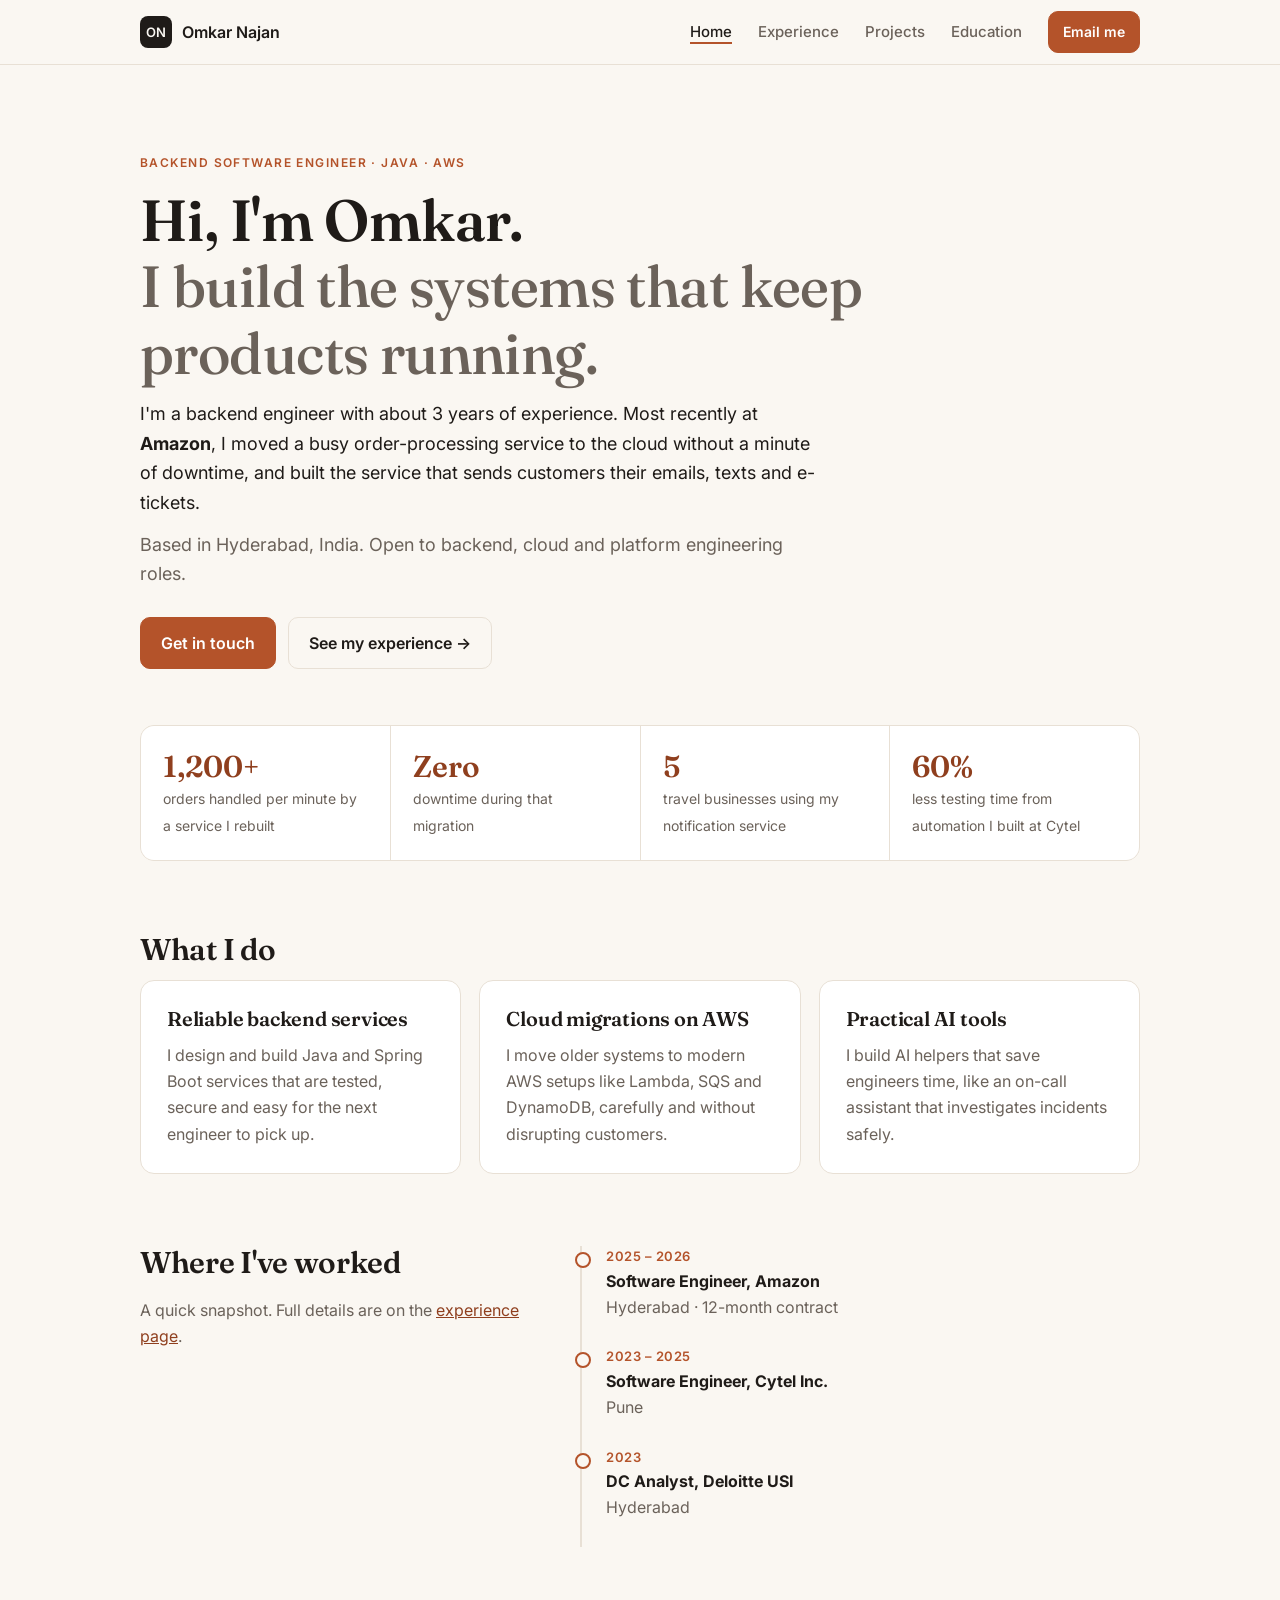
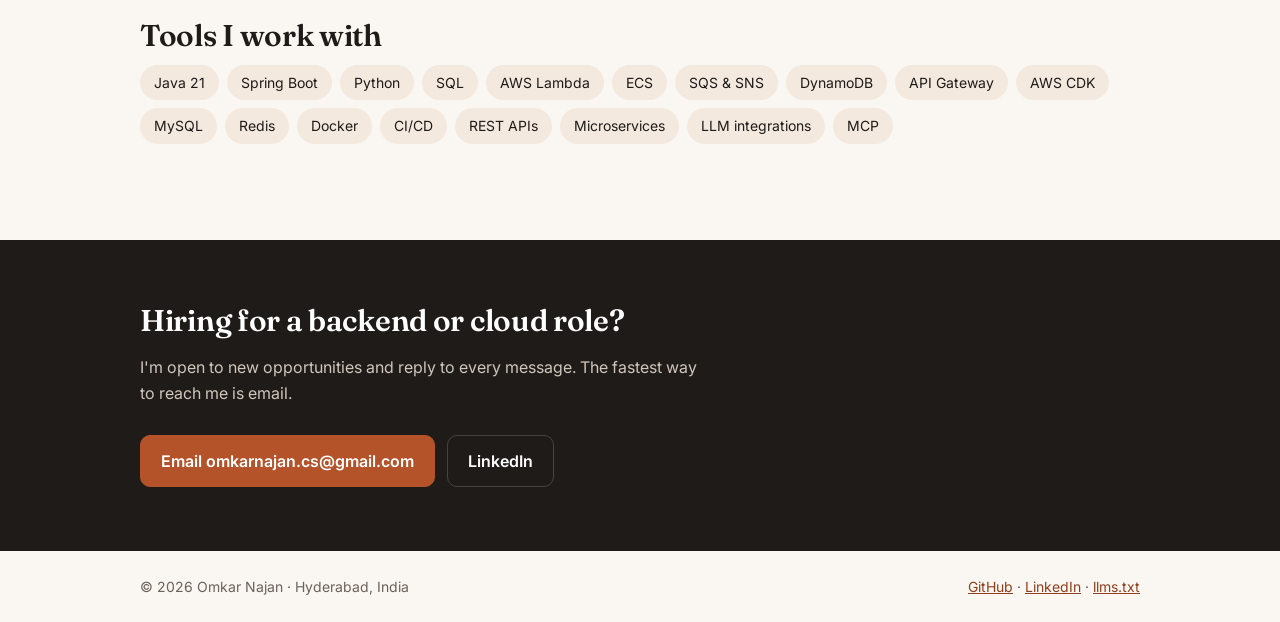
==== index.html @ 0e18e251 "Add files via upload" ====
<!doctype html>
<html lang="en">
<head>
<meta charset="utf-8">
<meta name="viewport" content="width=device-width, initial-scale=1">
<title>Omkar Najan · Backend Software Engineer (Java, Spring Boot, AWS)</title>
<meta name="description" content="Omkar Najan is a backend software engineer in Hyderabad with ~3 years of experience building Java, Spring Boot and AWS services at Amazon and Cytel. Open to new roles.">
<meta name="author" content="Omkar Najan">
<link rel="canonical" href="https://omkarnajan.github.io/">
<meta property="og:type" content="profile">
<meta property="og:title" content="Omkar Najan · Backend Software Engineer (Java, Spring Boot, AWS)">
<meta property="og:description" content="Omkar Najan is a backend software engineer in Hyderabad with ~3 years of experience building Java, Spring Boot and AWS services at Amazon and Cytel. Open to new roles.">
<meta property="og:url" content="https://omkarnajan.github.io/">
<meta name="twitter:card" content="summary">
<meta name="robots" content="index, follow, max-snippet:-1">
<link rel="alternate" type="text/plain" href="/llms.txt" title="LLM-readable profile">
<link rel="icon" href="/favicon.svg" type="image/svg+xml">
<link rel="preconnect" href="https://fonts.googleapis.com"><link rel="preconnect" href="https://fonts.gstatic.com" crossorigin>
<link href="https://fonts.googleapis.com/css2?family=Fraunces:opsz,wght@9..144,500;9..144,600&family=Inter:wght@400;500;600&display=swap" rel="stylesheet">
<link rel="stylesheet" href="/style.css">
<script type="application/ld+json">{"@context": "https://schema.org", "@type": "Person", "name": "Omkar Najan", "url": "https://omkarnajan.github.io/", "email": "mailto:omkarnajan.cs@gmail.com", "jobTitle": "Backend Software Engineer", "description": "Backend software engineer (~3 years) building secure, reliable Java and Spring Boot services on AWS. Formerly at Amazon and Cytel.", "address": {"@type": "PostalAddress", "addressLocality": "Hyderabad", "addressCountry": "IN"}, "alumniOf": {"@type": "CollegeOrUniversity", "name": "MIT World Peace University"}, "knowsAbout": ["Java", "Spring Boot", "AWS Lambda", "AWS", "Microservices", "Event-driven architecture", "DynamoDB", "SQS", "SNS", "System design", "CI/CD", "AI agents", "LLM integrations"], "sameAs": ["https://www.linkedin.com/in/Omkar-Najan", "https://github.com/omkarnajan"]}</script>
</head>
<body>
<a class="skip" href="#main">Skip to content</a>
<header class="top">
 <div class="wrap bar">
  <a class="brand" href="/"><span class="mono">ON</span> Omkar Najan</a>
  <button class="menu" aria-label="Open menu" aria-expanded="false">Menu</button>
  <nav aria-label="Main"><a href="index.html" aria-current="page">Home</a><a href="experience.html">Experience</a><a href="projects.html">Projects</a><a href="education.html">Education</a><a class="btn small" href="mailto:omkarnajan.cs@gmail.com">Email me</a></nav>
 </div>
</header>
<main id="main">

<section class="hero wrap">
 <p class="eyebrow">Backend Software Engineer · Java · AWS</p>
 <h1>Hi, I'm Omkar.<br><span class="accent">I build the systems that keep products running.</span></h1>
 <p class="lead">I'm a backend engineer with about 3 years of experience. Most recently at <strong>Amazon</strong>, I moved a busy order-processing service to the cloud without a minute of downtime, and built the service that sends customers their emails, texts and e-tickets.</p>
 <p class="lead muted">Based in Hyderabad, India. Open to backend, cloud and platform engineering roles.</p>
 <div class="actions"><a class="btn" href="mailto:omkarnajan.cs@gmail.com?subject=Opportunity%20for%20Omkar">Get in touch</a><a class="btn ghost" href="experience.html">See my experience &rarr;</a></div>
</section>

<section class="wrap" aria-label="Highlights"><div class="stats">
 <div><b>1,200+</b><span>orders handled per minute by a service I rebuilt</span></div>
 <div><b>Zero</b><span>downtime during that migration</span></div>
 <div><b>5</b><span>travel businesses using my notification service</span></div>
 <div><b>60%</b><span>less testing time from automation I built at Cytel</span></div></div>
</section>

<section class="wrap block">
 <h2>What I do</h2>
 <div class="cards three">
  <article class="card"><h3>Reliable backend services</h3><p>I design and build Java and Spring Boot services that are tested, secure and easy for the next engineer to pick up.</p></article>
  <article class="card"><h3>Cloud migrations on AWS</h3><p>I move older systems to modern AWS setups like Lambda, SQS and DynamoDB, carefully and without disrupting customers.</p></article>
  <article class="card"><h3>Practical AI tools</h3><p>I build AI helpers that save engineers time, like an on-call assistant that investigates incidents safely.</p></article>
 </div>
</section>

<section class="wrap block split">
 <div>
  <h2>Where I've worked</h2>
  <p class="muted">A quick snapshot. Full details are on the <a href="experience.html">experience page</a>.</p>
 </div>
 <ol class="timeline">
  <li><span class="when">2025 – 2026</span><strong>Software Engineer, Amazon</strong><span class="muted">Hyderabad · 12-month contract</span></li>
  <li><span class="when">2023 – 2025</span><strong>Software Engineer, Cytel Inc.</strong><span class="muted">Pune</span></li>
  <li><span class="when">2023</span><strong>DC Analyst, Deloitte USI</strong><span class="muted">Hyderabad</span></li>
 </ol>
</section>

<section class="wrap block">
 <h2>Tools I work with</h2>
 <ul class="tags">
  <li>Java 21</li><li>Spring Boot</li><li>Python</li><li>SQL</li><li>AWS Lambda</li><li>ECS</li><li>SQS &amp; SNS</li><li>DynamoDB</li><li>API Gateway</li><li>AWS CDK</li><li>MySQL</li><li>Redis</li><li>Docker</li><li>CI/CD</li><li>REST APIs</li><li>Microservices</li><li>LLM integrations</li><li>MCP</li>
 </ul>
</section>

</main>
<section class="cta">
 <div class="wrap">
  <h2>Hiring for a backend or cloud role?</h2>
  <p>I'm open to new opportunities and reply to every message. The fastest way to reach me is email.</p>
  <div class="actions"><a class="btn" href="mailto:omkarnajan.cs@gmail.com?subject=Opportunity%20for%20Omkar">Email omkarnajan.cs@gmail.com</a><a class="btn ghost" href="https://www.linkedin.com/in/Omkar-Najan" rel="me noopener" target="_blank">LinkedIn</a></div>
 </div>
</section>
<footer class="foot"><div class="wrap"><span>&copy; 2026 Omkar Najan · Hyderabad, India</span><span><a href="https://github.com/omkarnajan" rel="me noopener" target="_blank">GitHub</a> · <a href="https://www.linkedin.com/in/Omkar-Najan" rel="me noopener" target="_blank">LinkedIn</a> · <a href="/llms.txt">llms.txt</a></span></div></footer>
<script>document.querySelector('.menu').addEventListener('click',function(){var o=document.body.classList.toggle('nav-open');this.setAttribute('aria-expanded',o)});</script>
</body>
</html>
---- style.css ----
:root{--bg:#FAF7F2;--surface:#FFFFFF;--ink:#1F1B18;--muted:#6B625A;--line:#E8E0D5;--accent:#B4532A;--accent-ink:#8F3F1E;--soft:#F3E9DF;--serif:"Fraunces",Georgia,serif;--sans:"Inter",system-ui,-apple-system,"Segoe UI",sans-serif}
*{box-sizing:border-box}html{-webkit-text-size-adjust:100%}
body{margin:0;background:var(--bg);color:var(--ink);font:16px/1.65 var(--sans)}
a{color:var(--accent-ink)}a:hover{color:var(--accent)}
.wrap{max-width:1040px;margin:0 auto;padding:0 20px}
.skip{position:absolute;left:-999px}.skip:focus{left:12px;top:12px;background:#fff;padding:8px;z-index:9}
.top{position:sticky;top:0;z-index:5;background:rgba(250,247,242,.92);backdrop-filter:blur(8px);border-bottom:1px solid var(--line)}
.bar{display:flex;align-items:center;justify-content:space-between;height:64px}
.brand{display:flex;align-items:center;gap:10px;font-weight:600;color:var(--ink);text-decoration:none}
.mono{display:grid;place-items:center;width:32px;height:32px;border-radius:8px;background:var(--ink);color:var(--bg);font:600 13px var(--sans);letter-spacing:.5px}
nav{display:flex;align-items:center;gap:26px}
nav a{color:var(--muted);text-decoration:none;font-size:15px;font-weight:500}
nav a:hover,nav a[aria-current]{color:var(--ink)}nav a[aria-current]{box-shadow:inset 0 -2px var(--accent)}
.menu{display:none;background:none;border:1px solid var(--line);border-radius:8px;padding:6px 12px;font:500 14px var(--sans);color:var(--ink)}
.btn{display:inline-block;background:var(--accent);color:#fff!important;text-decoration:none;font-weight:600;padding:12px 20px;border-radius:10px;border:1px solid var(--accent);transition:background .15s}
.btn:hover{background:var(--accent-ink)}
.btn.ghost{background:transparent;color:var(--ink)!important;border-color:var(--line)}.btn.ghost:hover{border-color:var(--ink)}
.btn.small{padding:8px 14px;font-size:14px}nav .btn{color:#fff}
.hero{padding:88px 20px 48px}.hero.slim{padding:72px 20px 24px}
.eyebrow{text-transform:uppercase;letter-spacing:.12em;font-size:12px;font-weight:600;color:var(--accent);margin:0 0 14px}
h1,h2,h3{font-family:var(--serif);font-weight:600;line-height:1.15;margin:0 0 12px;letter-spacing:-.01em}
h1{font-size:clamp(36px,5.6vw,58px);max-width:22ch}h1 .accent{color:var(--muted);font-weight:500}
h2{font-size:clamp(24px,3vw,30px)}h3{font-size:20px}
.lead{font-size:18px;max-width:62ch;margin:0 0 12px}.muted{color:var(--muted)}
.actions{display:flex;flex-wrap:wrap;gap:12px;margin-top:28px}
.stats{display:grid;grid-template-columns:repeat(4,1fr);gap:1px;background:var(--line);border:1px solid var(--line);border-radius:14px;overflow:hidden;padding:0;margin-top:8px}
.stats>div{background:var(--surface);padding:22px}
.stats b{display:block;font:600 30px var(--serif);color:var(--accent-ink)}.stats span{font-size:14px;color:var(--muted)}
.stats.inline{grid-template-columns:repeat(2,1fr);margin-top:16px}
.block{padding-top:72px}
.cards{display:grid;gap:18px}.cards.three{grid-template-columns:repeat(3,1fr)}.cards.two{grid-template-columns:repeat(2,1fr);padding-top:8px}
.card{background:var(--surface);border:1px solid var(--line);border-radius:14px;padding:26px}
.card p{margin:0;color:var(--muted)}
.proj h2{font-size:22px}.proj dl{margin:14px 0 0}.proj dt{font-size:12px;text-transform:uppercase;letter-spacing:.08em;font-weight:600;color:var(--ink);margin-top:12px}.proj dd{margin:2px 0 0;color:var(--muted)}
.split{display:grid;grid-template-columns:1fr 1.4fr;gap:40px}
.timeline{list-style:none;margin:0;padding:0;border-left:2px solid var(--line)}
.timeline li{position:relative;padding:0 0 26px 24px;display:flex;flex-direction:column}
.timeline li:before{content:"";position:absolute;left:-7px;top:6px;width:12px;height:12px;border-radius:50%;background:var(--bg);border:2px solid var(--accent)}
.when{font-size:13px;font-weight:600;color:var(--accent);letter-spacing:.04em}
.tags{list-style:none;display:flex;flex-wrap:wrap;gap:8px;padding:0;margin:0}
.tags li{background:var(--soft);color:var(--ink);border-radius:999px;padding:6px 14px;font-size:14px}
.tags.sm{margin-top:18px}.tags.sm li{font-size:13px;padding:4px 11px}
.roles{display:grid;gap:22px;padding-top:16px}
.role{background:var(--surface);border:1px solid var(--line);border-radius:14px;padding:30px}
.role header{display:flex;justify-content:space-between;gap:16px;align-items:flex-start;border-bottom:1px solid var(--line);padding-bottom:16px;margin-bottom:16px}
.role h2{font-size:24px;margin-bottom:4px}.org{margin:0;color:var(--muted);font-weight:500}.role .when{text-align:right;margin:0}
.plain{background:var(--soft);border-radius:10px;padding:14px 16px;margin:0 0 14px}
.role ul:not(.tags){padding-left:20px;margin:0}.role li{margin:6px 0}
.more{padding-top:20px;color:var(--muted)}
.cta{margin-top:96px;background:var(--ink);color:var(--bg);padding:64px 0}
.cta h2{color:#fff}.cta p{color:#CFC6BC;max-width:56ch}
.cta .btn.ghost{color:#fff!important;border-color:#4A433D}.cta .btn.ghost:hover{border-color:#fff}
.foot{padding:24px 0;font-size:14px;color:var(--muted)}.foot .wrap{display:flex;justify-content:space-between;flex-wrap:wrap;gap:8px}
@media (max-width:820px){
 .menu{display:block}
 nav{display:none;position:absolute;top:64px;left:0;right:0;flex-direction:column;align-items:flex-start;gap:4px;background:var(--bg);border-bottom:1px solid var(--line);padding:12px 20px 20px}
 .nav-open nav{display:flex}nav a{padding:8px 0;font-size:16px}nav a[aria-current]{box-shadow:none;color:var(--accent-ink)}
 .stats{grid-template-columns:repeat(2,1fr)}.cards.three,.cards.two,.split{grid-template-columns:1fr}.split{gap:16px}
 .hero{padding:56px 20px 32px}.role{padding:22px}.role header{flex-direction:column}.role .when{text-align:left}
}
@media (max-width:420px){.stats,.stats.inline{grid-template-columns:1fr}}
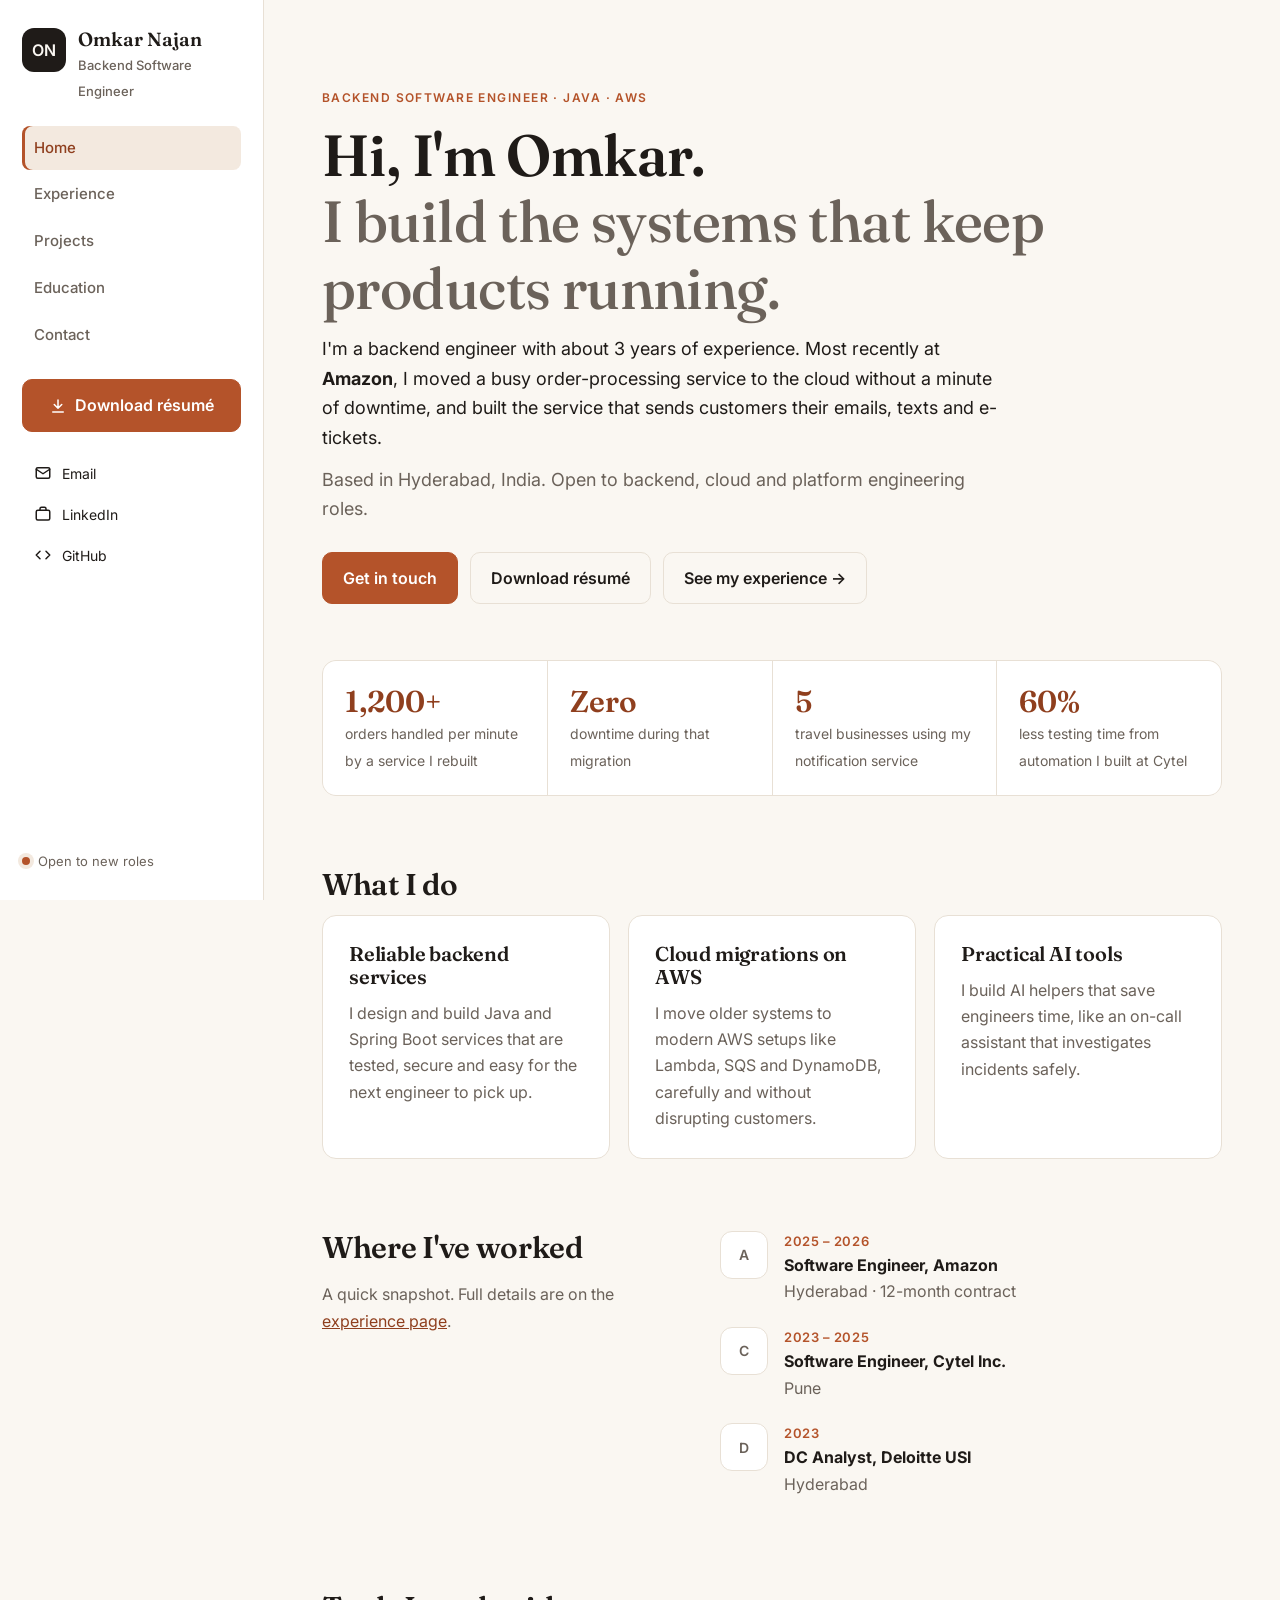
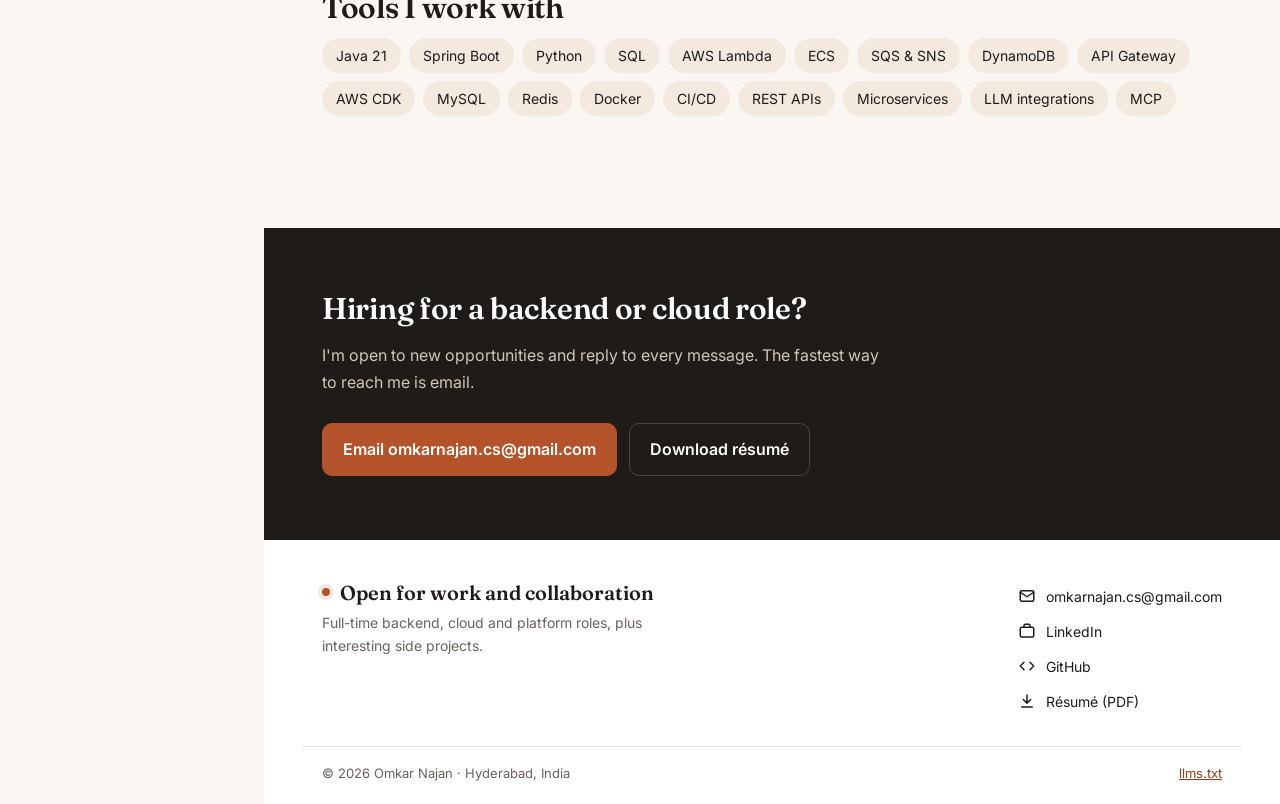
==== commit 606bfd7a: "Add files via upload" ====
--- a/index.html
+++ b/index.html
@@ -22,13 +22,20 @@
 </head>
 <body>
 <a class="skip" href="#main">Skip to content</a>
-<header class="top">
- <div class="wrap bar">
-  <a class="brand" href="/"><span class="mono">ON</span> Omkar Najan</a>
-  <button class="menu" aria-label="Open menu" aria-expanded="false">Menu</button>
-  <nav aria-label="Main"><a href="index.html" aria-current="page">Home</a><a href="experience.html">Experience</a><a href="projects.html">Projects</a><a href="education.html">Education</a><a class="btn small" href="mailto:omkarnajan.cs@gmail.com">Email me</a></nav>
- </div>
-</header>
+<div class="mbar"><a class="brand" href="/"><span class="mono">ON</span> Omkar Najan</a><button class="menu" aria-label="Open menu" aria-expanded="false" aria-controls="side">Menu</button></div>
+<aside class="side" id="side">
+ <a class="brand big" href="/"><span class="mono">ON</span><span><b>Omkar Najan</b><small>Backend Software Engineer</small></span></a>
+ <nav class="vnav" aria-label="Main"><a href="index.html" aria-current="page">Home</a><a href="experience.html">Experience</a><a href="projects.html">Projects</a><a href="education.html">Education</a><a href="contact.html">Contact</a></nav>
+ <a class="btn full" href="/Omkar_Najan_Resume.pdf" download><svg viewBox="0 0 24 24" aria-hidden="true"><path d="M12 4v11M7 10l5 5 5-5M5 20h14"/></svg>Download résumé</a>
+ <ul class="links">
+  <li><a href="mailto:omkarnajan.cs@gmail.com"><svg viewBox="0 0 24 24" aria-hidden="true"><rect x="3" y="5" width="18" height="14" rx="2"/><path d="M3 7l9 6 9-6"/></svg>Email</a></li>
+  <li><a href="https://www.linkedin.com/in/Omkar-Najan" target="_blank" rel="me noopener"><svg viewBox="0 0 24 24" aria-hidden="true"><rect x="3" y="7" width="18" height="13" rx="2"/><path d="M8 7V5a2 2 0 012-2h4a2 2 0 012 2v2"/></svg>LinkedIn</a></li>
+  <li><a href="https://github.com/omkarnajan" target="_blank" rel="me noopener"><svg viewBox="0 0 24 24" aria-hidden="true"><path d="M8 7l-5 5 5 5M16 7l5 5-5 5"/></svg>GitHub</a></li>
+  
+ </ul>
+ <p class="status"><span class="dot"></span>Open to new roles</p>
+</aside>
+<div class="content">
 <main id="main">
 
 <section class="hero wrap">
@@ -36,7 +43,7 @@
  <h1>Hi, I'm Omkar.<br><span class="accent">I build the systems that keep products running.</span></h1>
  <p class="lead">I'm a backend engineer with about 3 years of experience. Most recently at <strong>Amazon</strong>, I moved a busy order-processing service to the cloud without a minute of downtime, and built the service that sends customers their emails, texts and e-tickets.</p>
  <p class="lead muted">Based in Hyderabad, India. Open to backend, cloud and platform engineering roles.</p>
- <div class="actions"><a class="btn" href="mailto:omkarnajan.cs@gmail.com?subject=Opportunity%20for%20Omkar">Get in touch</a><a class="btn ghost" href="experience.html">See my experience &rarr;</a></div>
+ <div class="actions"><a class="btn" href="contact.html">Get in touch</a><a class="btn ghost" href="/Omkar_Najan_Resume.pdf" download>Download résumé</a><a class="btn ghost" href="experience.html">See my experience &rarr;</a></div>
 </section>
 
 <section class="wrap" aria-label="Highlights"><div class="stats">
@@ -60,10 +67,10 @@
   <h2>Where I've worked</h2>
   <p class="muted">A quick snapshot. Full details are on the <a href="experience.html">experience page</a>.</p>
  </div>
- <ol class="timeline">
-  <li><span class="when">2025 – 2026</span><strong>Software Engineer, Amazon</strong><span class="muted">Hyderabad · 12-month contract</span></li>
-  <li><span class="when">2023 – 2025</span><strong>Software Engineer, Cytel Inc.</strong><span class="muted">Pune</span></li>
-  <li><span class="when">2023</span><strong>DC Analyst, Deloitte USI</strong><span class="muted">Hyderabad</span></li>
+ <ol class="timeline logos">
+  <li><span class="logo"><img src="https://www.google.com/s2/favicons?domain=amazon.com&amp;sz=128" alt="Amazon logo" width="44" height="44" loading="lazy" onerror="this.remove()"><b>A</b></span><div><span class="when">2025 – 2026</span><strong>Software Engineer, Amazon</strong><span class="muted">Hyderabad · 12-month contract</span></div></li>
+  <li><span class="logo"><img src="https://www.google.com/s2/favicons?domain=cytel.com&amp;sz=128" alt="Cytel logo" width="44" height="44" loading="lazy" onerror="this.remove()"><b>C</b></span><div><span class="when">2023 – 2025</span><strong>Software Engineer, Cytel Inc.</strong><span class="muted">Pune</span></div></li>
+  <li><span class="logo"><img src="https://www.google.com/s2/favicons?domain=deloitte.com&amp;sz=128" alt="Deloitte logo" width="44" height="44" loading="lazy" onerror="this.remove()"><b>D</b></span><div><span class="when">2023</span><strong>DC Analyst, Deloitte USI</strong><span class="muted">Hyderabad</span></div></li>
  </ol>
 </section>
 
@@ -79,10 +86,14 @@
  <div class="wrap">
   <h2>Hiring for a backend or cloud role?</h2>
   <p>I'm open to new opportunities and reply to every message. The fastest way to reach me is email.</p>
-  <div class="actions"><a class="btn" href="mailto:omkarnajan.cs@gmail.com?subject=Opportunity%20for%20Omkar">Email omkarnajan.cs@gmail.com</a><a class="btn ghost" href="https://www.linkedin.com/in/Omkar-Najan" rel="me noopener" target="_blank">LinkedIn</a></div>
+  <div class="actions"><a class="btn" href="mailto:omkarnajan.cs@gmail.com?subject=Opportunity%20for%20Omkar">Email omkarnajan.cs@gmail.com</a><a class="btn ghost" href="/Omkar_Najan_Resume.pdf" download>Download résumé</a></div>
  </div>
 </section>
-<footer class="foot"><div class="wrap"><span>&copy; 2026 Omkar Najan · Hyderabad, India</span><span><a href="https://github.com/omkarnajan" rel="me noopener" target="_blank">GitHub</a> · <a href="https://www.linkedin.com/in/Omkar-Najan" rel="me noopener" target="_blank">LinkedIn</a> · <a href="/llms.txt">llms.txt</a></span></div></footer>
-<script>document.querySelector('.menu').addEventListener('click',function(){var o=document.body.classList.toggle('nav-open');this.setAttribute('aria-expanded',o)});</script>
+<footer class="foot"><div class="wrap fgrid">
+ <div><p class="ftitle"><span class="dot"></span>Open for work and collaboration</p><p class="muted">Full-time backend, cloud and platform roles, plus interesting side projects.</p></div>
+ <ul class="flinks"><li><a href="mailto:omkarnajan.cs@gmail.com"><svg viewBox="0 0 24 24" aria-hidden="true"><rect x="3" y="5" width="18" height="14" rx="2"/><path d="M3 7l9 6 9-6"/></svg>omkarnajan.cs@gmail.com</a></li><li><a href="https://www.linkedin.com/in/Omkar-Najan" target="_blank" rel="me noopener"><svg viewBox="0 0 24 24" aria-hidden="true"><rect x="3" y="7" width="18" height="13" rx="2"/><path d="M8 7V5a2 2 0 012-2h4a2 2 0 012 2v2"/></svg>LinkedIn</a></li><li><a href="https://github.com/omkarnajan" target="_blank" rel="me noopener"><svg viewBox="0 0 24 24" aria-hidden="true"><path d="M8 7l-5 5 5 5M16 7l5 5-5 5"/></svg>GitHub</a></li><li><a href="/Omkar_Najan_Resume.pdf" download><svg viewBox="0 0 24 24" aria-hidden="true"><path d="M12 4v11M7 10l5 5 5-5M5 20h14"/></svg>Résumé (PDF)</a></li></ul>
+</div><div class="wrap fbase"><span>&copy; 2026 Omkar Najan · Hyderabad, India</span><a href="/llms.txt">llms.txt</a></div></footer>
+</div>
+<script>document.querySelector('.menu').addEventListener('click',function(){var o=document.body.classList.toggle('nav-open');this.setAttribute('aria-expanded',o);this.textContent=o?'Close':'Menu'});</script>
 </body>
 </html>
--- a/style.css
+++ b/style.css
@@ -59,3 +59,50 @@
  .hero{padding:56px 20px 32px}.role{padding:22px}.role header{flex-direction:column}.role .when{text-align:left}
 }
 @media (max-width:420px){.stats,.stats.inline{grid-template-columns:1fr}}
+/* ---- vertical sidebar layout ---- */
+.top{display:none}
+.side{position:fixed;inset:0 auto 0 0;width:264px;background:var(--surface);border-right:1px solid var(--line);padding:28px 22px;display:flex;flex-direction:column;gap:22px;overflow-y:auto;z-index:6}
+.content{margin-left:264px;min-height:100vh;display:flex;flex-direction:column}.content main{flex:1;padding-bottom:16px}
+.brand.big{align-items:flex-start;gap:12px}.brand.big .mono{width:44px;height:44px;font-size:16px;border-radius:12px;flex:none}
+.brand.big b{display:block;font:600 19px/1.2 var(--serif)}.brand.big small{color:var(--muted);font-weight:500;font-size:13px}
+.vnav{display:flex;flex-direction:column;align-items:stretch;gap:2px;position:static;padding:0;background:none;border:0}
+.vnav a{display:block;padding:10px 12px;border-radius:8px;color:var(--muted);font-weight:500;font-size:15px;text-decoration:none}
+.vnav a:hover{background:var(--soft);color:var(--ink)}
+.vnav a[aria-current]{background:var(--soft);color:var(--accent-ink);box-shadow:inset 3px 0 var(--accent)}
+.btn svg,.links svg,.flinks svg,.ic svg{width:18px;height:18px;fill:none;stroke:currentColor;stroke-width:2;stroke-linecap:round;stroke-linejoin:round;flex:none}
+.btn{display:inline-flex;align-items:center;gap:8px;justify-content:center}.btn.full{width:100%}
+.links,.flinks{list-style:none;margin:0;padding:0;display:flex;flex-direction:column;gap:2px}
+.links a,.flinks a{display:flex;align-items:center;gap:10px;padding:8px 12px;border-radius:8px;color:var(--ink);text-decoration:none;font-size:14px}
+.links a:hover{background:var(--soft)}
+.status{margin:auto 0 0;font-size:13px;color:var(--muted);display:flex;align-items:center;gap:8px}
+.dot{width:8px;height:8px;border-radius:50%;background:var(--accent);box-shadow:0 0 0 4px var(--soft);display:inline-block;flex:none}
+.mbar{display:none}
+.wrap{max-width:940px}
+/* logos */
+.logo{position:relative;width:48px;height:48px;border-radius:12px;border:1px solid var(--line);background:#fff;display:grid;place-items:center;flex:none;overflow:hidden}
+.logo img{position:absolute;inset:6px;background:#fff;width:34px;height:34px;object-fit:contain}
+.logo b{font:600 14px var(--sans);color:var(--muted)}
+.who{display:flex;gap:16px;align-items:center}
+.timeline.logos{border-left:0}.timeline.logos li{flex-direction:row;gap:16px;padding:0 0 22px 0}.timeline.logos li:before{display:none}
+.timeline.logos li>div{display:flex;flex-direction:column}
+/* contact */
+.clink{display:flex;gap:16px;align-items:center;text-decoration:none;color:var(--ink);transition:border-color .15s}
+.clink:hover{border-color:var(--accent)}.clink b{display:block;font-size:17px}.clink .muted{font-size:14px;word-break:break-all}
+.ic{width:44px;height:44px;border-radius:10px;background:var(--soft);color:var(--accent-ink);display:grid;place-items:center;flex:none}
+.facts{display:grid;grid-template-columns:repeat(2,1fr);gap:1px;background:var(--line);border:1px solid var(--line);border-radius:14px;overflow:hidden;margin:16px 0 0}
+.facts>div{background:var(--surface);padding:16px 20px}.facts dt{font-size:12px;text-transform:uppercase;letter-spacing:.08em;color:var(--muted);font-weight:600}.facts dd{margin:4px 0 0}
+/* footer */
+.foot{margin-top:0;border-top:1px solid var(--line);background:var(--surface);padding:40px 0 20px}
+.fgrid{display:flex;justify-content:space-between;gap:32px;flex-wrap:wrap}.fgrid .muted{margin:6px 0 0;font-size:14px;max-width:40ch}
+.ftitle{margin:0;color:var(--ink);font:600 20px var(--serif);display:flex;align-items:center;gap:10px}
+.flinks a{padding:5px 0}.flinks a:hover{color:var(--accent-ink)}
+.fbase{display:flex;justify-content:space-between;margin-top:28px;padding-top:16px;border-top:1px solid var(--line);font-size:13px}
+.cta{margin-top:96px}.cta+.foot{border-top:0}
+@media (max-width:900px){
+ .mbar{display:flex;position:sticky;top:0;z-index:7;align-items:center;justify-content:space-between;height:60px;padding:0 16px;background:rgba(250,247,242,.95);backdrop-filter:blur(8px);border-bottom:1px solid var(--line)}
+ .mbar .menu{display:block}
+ .side{top:60px;width:100%;max-width:320px;transform:translateX(-100%);transition:transform .2s;box-shadow:0 10px 30px rgba(0,0,0,.08)}
+ .side .brand.big{display:none}.nav-open .side{transform:none}
+ .content{margin-left:0}.facts{grid-template-columns:1fr}
+}
+@media (max-width:600px){.who{align-items:flex-start}.logo{width:40px;height:40px}.logo img{inset:5px;width:28px;height:28px}}
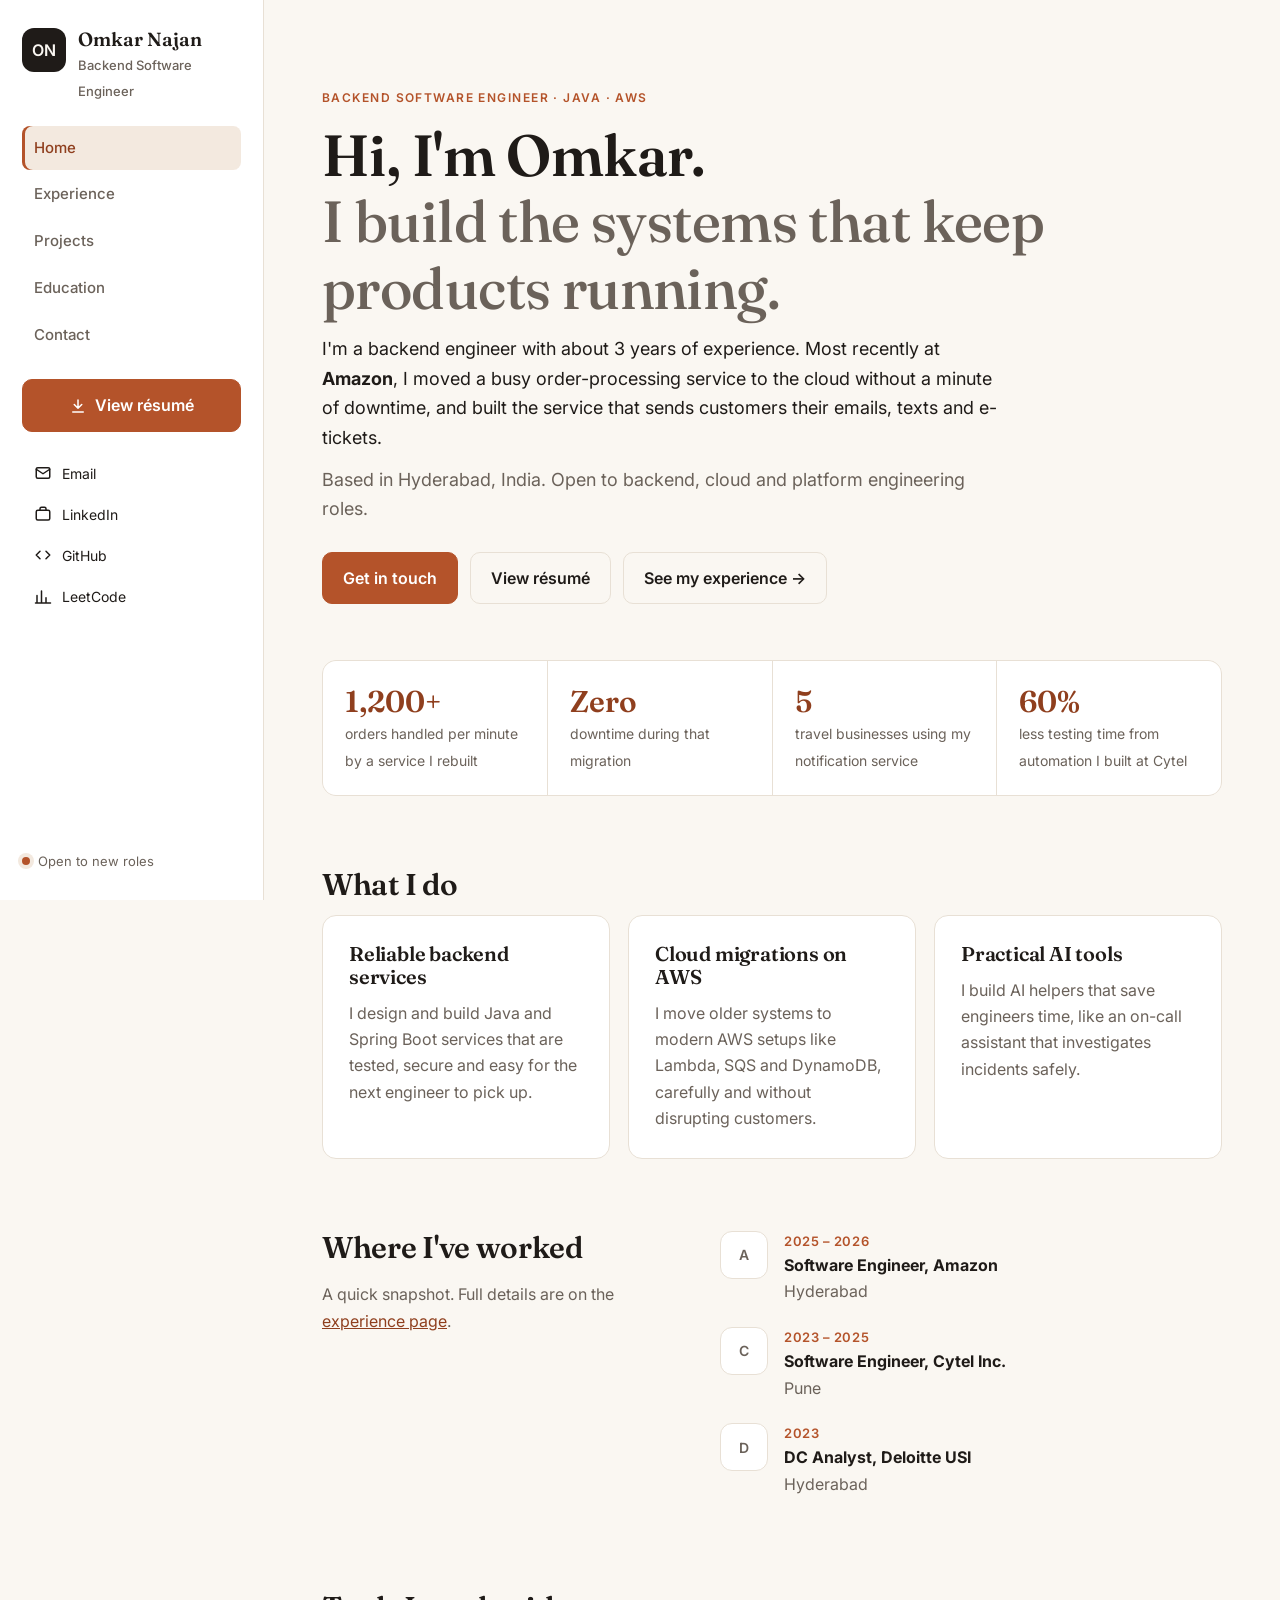
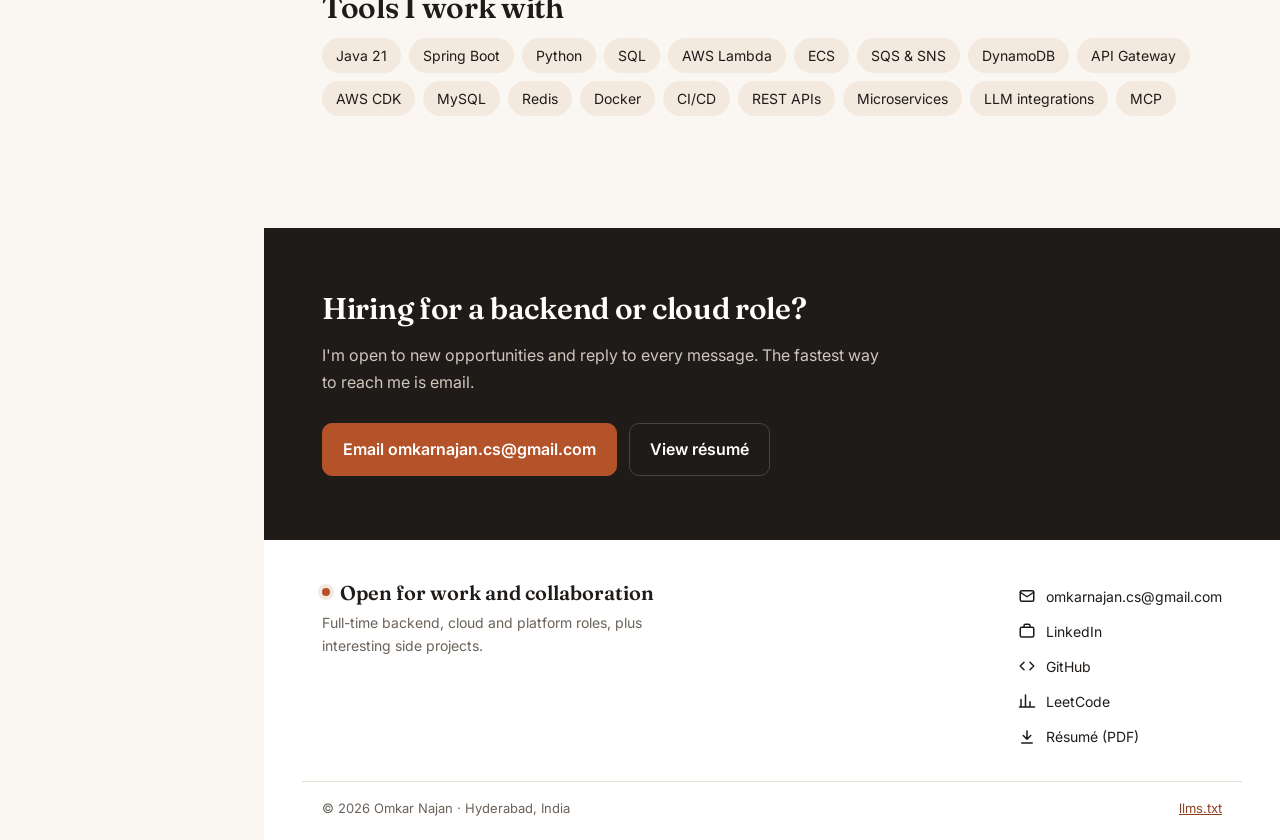
==== commit 8a95744e: "Add files via upload" ====
--- a/index.html
+++ b/index.html
@@ -17,8 +17,8 @@
 <link rel="icon" href="/favicon.svg" type="image/svg+xml">
 <link rel="preconnect" href="https://fonts.googleapis.com"><link rel="preconnect" href="https://fonts.gstatic.com" crossorigin>
 <link href="https://fonts.googleapis.com/css2?family=Fraunces:opsz,wght@9..144,500;9..144,600&family=Inter:wght@400;500;600&display=swap" rel="stylesheet">
-<link rel="stylesheet" href="/style.css">
-<script type="application/ld+json">{"@context": "https://schema.org", "@type": "Person", "name": "Omkar Najan", "url": "https://omkarnajan.github.io/", "email": "mailto:omkarnajan.cs@gmail.com", "jobTitle": "Backend Software Engineer", "description": "Backend software engineer (~3 years) building secure, reliable Java and Spring Boot services on AWS. Formerly at Amazon and Cytel.", "address": {"@type": "PostalAddress", "addressLocality": "Hyderabad", "addressCountry": "IN"}, "alumniOf": {"@type": "CollegeOrUniversity", "name": "MIT World Peace University"}, "knowsAbout": ["Java", "Spring Boot", "AWS Lambda", "AWS", "Microservices", "Event-driven architecture", "DynamoDB", "SQS", "SNS", "System design", "CI/CD", "AI agents", "LLM integrations"], "sameAs": ["https://www.linkedin.com/in/Omkar-Najan", "https://github.com/omkarnajan"]}</script>
+<link rel="stylesheet" href="/style.css?v=3">
+<script type="application/ld+json">{"@context": "https://schema.org", "@type": "Person", "name": "Omkar Najan", "url": "https://omkarnajan.github.io/", "email": "mailto:omkarnajan.cs@gmail.com", "jobTitle": "Backend Software Engineer", "description": "Backend software engineer (~3 years) building secure, reliable Java and Spring Boot services on AWS. Formerly at Amazon and Cytel.", "address": {"@type": "PostalAddress", "addressLocality": "Hyderabad", "addressCountry": "IN"}, "alumniOf": {"@type": "CollegeOrUniversity", "name": "MIT World Peace University"}, "knowsAbout": ["Java", "Spring Boot", "AWS Lambda", "AWS", "Microservices", "Event-driven architecture", "DynamoDB", "SQS", "SNS", "System design", "CI/CD", "AI agents", "LLM integrations"], "sameAs": ["https://www.linkedin.com/in/Omkar-Najan", "https://github.com/omkarnajan", "https://leetcode.com/u/COderOmi/"]}</script>
 </head>
 <body>
 <a class="skip" href="#main">Skip to content</a>
@@ -26,12 +26,12 @@
 <aside class="side" id="side">
  <a class="brand big" href="/"><span class="mono">ON</span><span><b>Omkar Najan</b><small>Backend Software Engineer</small></span></a>
  <nav class="vnav" aria-label="Main"><a href="index.html" aria-current="page">Home</a><a href="experience.html">Experience</a><a href="projects.html">Projects</a><a href="education.html">Education</a><a href="contact.html">Contact</a></nav>
- <a class="btn full" href="/Omkar_Najan_Resume.pdf" download><svg viewBox="0 0 24 24" aria-hidden="true"><path d="M12 4v11M7 10l5 5 5-5M5 20h14"/></svg>Download résumé</a>
+ <a class="btn full" href="/Omkar_Najan_Resume.pdf" target="_blank" rel="noopener"><svg viewBox="0 0 24 24" aria-hidden="true"><path d="M12 4v11M7 10l5 5 5-5M5 20h14"/></svg>View résumé</a>
  <ul class="links">
   <li><a href="mailto:omkarnajan.cs@gmail.com"><svg viewBox="0 0 24 24" aria-hidden="true"><rect x="3" y="5" width="18" height="14" rx="2"/><path d="M3 7l9 6 9-6"/></svg>Email</a></li>
   <li><a href="https://www.linkedin.com/in/Omkar-Najan" target="_blank" rel="me noopener"><svg viewBox="0 0 24 24" aria-hidden="true"><rect x="3" y="7" width="18" height="13" rx="2"/><path d="M8 7V5a2 2 0 012-2h4a2 2 0 012 2v2"/></svg>LinkedIn</a></li>
   <li><a href="https://github.com/omkarnajan" target="_blank" rel="me noopener"><svg viewBox="0 0 24 24" aria-hidden="true"><path d="M8 7l-5 5 5 5M16 7l5 5-5 5"/></svg>GitHub</a></li>
-  
+  <li><a href="https://leetcode.com/u/COderOmi/" target="_blank" rel="me noopener"><svg viewBox="0 0 24 24" aria-hidden="true"><path d="M4 20V10M10 20V4M16 20v-7M22 20H2"/></svg>LeetCode</a></li>
  </ul>
  <p class="status"><span class="dot"></span>Open to new roles</p>
 </aside>
@@ -43,7 +43,7 @@
  <h1>Hi, I'm Omkar.<br><span class="accent">I build the systems that keep products running.</span></h1>
  <p class="lead">I'm a backend engineer with about 3 years of experience. Most recently at <strong>Amazon</strong>, I moved a busy order-processing service to the cloud without a minute of downtime, and built the service that sends customers their emails, texts and e-tickets.</p>
  <p class="lead muted">Based in Hyderabad, India. Open to backend, cloud and platform engineering roles.</p>
- <div class="actions"><a class="btn" href="contact.html">Get in touch</a><a class="btn ghost" href="/Omkar_Najan_Resume.pdf" download>Download résumé</a><a class="btn ghost" href="experience.html">See my experience &rarr;</a></div>
+ <div class="actions"><a class="btn" href="contact.html">Get in touch</a><a class="btn ghost" href="/Omkar_Najan_Resume.pdf" target="_blank" rel="noopener">View résumé</a><a class="btn ghost" href="experience.html">See my experience &rarr;</a></div>
 </section>
 
 <section class="wrap" aria-label="Highlights"><div class="stats">
@@ -68,9 +68,9 @@
   <p class="muted">A quick snapshot. Full details are on the <a href="experience.html">experience page</a>.</p>
  </div>
  <ol class="timeline logos">
-  <li><span class="logo"><img src="https://www.google.com/s2/favicons?domain=amazon.com&amp;sz=128" alt="Amazon logo" width="44" height="44" loading="lazy" onerror="this.remove()"><b>A</b></span><div><span class="when">2025 – 2026</span><strong>Software Engineer, Amazon</strong><span class="muted">Hyderabad · 12-month contract</span></div></li>
-  <li><span class="logo"><img src="https://www.google.com/s2/favicons?domain=cytel.com&amp;sz=128" alt="Cytel logo" width="44" height="44" loading="lazy" onerror="this.remove()"><b>C</b></span><div><span class="when">2023 – 2025</span><strong>Software Engineer, Cytel Inc.</strong><span class="muted">Pune</span></div></li>
-  <li><span class="logo"><img src="https://www.google.com/s2/favicons?domain=deloitte.com&amp;sz=128" alt="Deloitte logo" width="44" height="44" loading="lazy" onerror="this.remove()"><b>D</b></span><div><span class="when">2023</span><strong>DC Analyst, Deloitte USI</strong><span class="muted">Hyderabad</span></div></li>
+  <li><span class="logo"><img src="https://www.google.com/s2/favicons?domain=amazon.com&amp;sz=128" alt="Amazon logo" width="44" height="44" loading="lazy" onload="if(this.naturalWidth<=16)this.remove()" onerror="this.remove()"><b>A</b></span><div><span class="when">2025 – 2026</span><strong>Software Engineer, Amazon</strong><span class="muted">Hyderabad</span></div></li>
+  <li><span class="logo"><img src="https://www.google.com/s2/favicons?domain=cytel.com&amp;sz=128" alt="Cytel logo" width="44" height="44" loading="lazy" onload="if(this.naturalWidth<=16)this.remove()" onerror="this.remove()"><b>C</b></span><div><span class="when">2023 – 2025</span><strong>Software Engineer, Cytel Inc.</strong><span class="muted">Pune</span></div></li>
+  <li><span class="logo"><img src="https://www.google.com/s2/favicons?domain=deloitte.com&amp;sz=128" alt="Deloitte logo" width="44" height="44" loading="lazy" onload="if(this.naturalWidth<=16)this.remove()" onerror="this.remove()"><b>D</b></span><div><span class="when">2023</span><strong>DC Analyst, Deloitte USI</strong><span class="muted">Hyderabad</span></div></li>
  </ol>
 </section>
 
@@ -86,12 +86,12 @@
  <div class="wrap">
   <h2>Hiring for a backend or cloud role?</h2>
   <p>I'm open to new opportunities and reply to every message. The fastest way to reach me is email.</p>
-  <div class="actions"><a class="btn" href="mailto:omkarnajan.cs@gmail.com?subject=Opportunity%20for%20Omkar">Email omkarnajan.cs@gmail.com</a><a class="btn ghost" href="/Omkar_Najan_Resume.pdf" download>Download résumé</a></div>
+  <div class="actions"><a class="btn" href="mailto:omkarnajan.cs@gmail.com?subject=Opportunity%20for%20Omkar">Email omkarnajan.cs@gmail.com</a><a class="btn ghost" href="/Omkar_Najan_Resume.pdf" target="_blank" rel="noopener">View résumé</a></div>
  </div>
 </section>
 <footer class="foot"><div class="wrap fgrid">
  <div><p class="ftitle"><span class="dot"></span>Open for work and collaboration</p><p class="muted">Full-time backend, cloud and platform roles, plus interesting side projects.</p></div>
- <ul class="flinks"><li><a href="mailto:omkarnajan.cs@gmail.com"><svg viewBox="0 0 24 24" aria-hidden="true"><rect x="3" y="5" width="18" height="14" rx="2"/><path d="M3 7l9 6 9-6"/></svg>omkarnajan.cs@gmail.com</a></li><li><a href="https://www.linkedin.com/in/Omkar-Najan" target="_blank" rel="me noopener"><svg viewBox="0 0 24 24" aria-hidden="true"><rect x="3" y="7" width="18" height="13" rx="2"/><path d="M8 7V5a2 2 0 012-2h4a2 2 0 012 2v2"/></svg>LinkedIn</a></li><li><a href="https://github.com/omkarnajan" target="_blank" rel="me noopener"><svg viewBox="0 0 24 24" aria-hidden="true"><path d="M8 7l-5 5 5 5M16 7l5 5-5 5"/></svg>GitHub</a></li><li><a href="/Omkar_Najan_Resume.pdf" download><svg viewBox="0 0 24 24" aria-hidden="true"><path d="M12 4v11M7 10l5 5 5-5M5 20h14"/></svg>Résumé (PDF)</a></li></ul>
+ <ul class="flinks"><li><a href="mailto:omkarnajan.cs@gmail.com"><svg viewBox="0 0 24 24" aria-hidden="true"><rect x="3" y="5" width="18" height="14" rx="2"/><path d="M3 7l9 6 9-6"/></svg>omkarnajan.cs@gmail.com</a></li><li><a href="https://www.linkedin.com/in/Omkar-Najan" target="_blank" rel="me noopener"><svg viewBox="0 0 24 24" aria-hidden="true"><rect x="3" y="7" width="18" height="13" rx="2"/><path d="M8 7V5a2 2 0 012-2h4a2 2 0 012 2v2"/></svg>LinkedIn</a></li><li><a href="https://github.com/omkarnajan" target="_blank" rel="me noopener"><svg viewBox="0 0 24 24" aria-hidden="true"><path d="M8 7l-5 5 5 5M16 7l5 5-5 5"/></svg>GitHub</a></li><li><a href="https://leetcode.com/u/COderOmi/" target="_blank" rel="me noopener"><svg viewBox="0 0 24 24" aria-hidden="true"><path d="M4 20V10M10 20V4M16 20v-7M22 20H2"/></svg>LeetCode</a></li><li><a href="/Omkar_Najan_Resume.pdf" target="_blank" rel="noopener"><svg viewBox="0 0 24 24" aria-hidden="true"><path d="M12 4v11M7 10l5 5 5-5M5 20h14"/></svg>Résumé (PDF)</a></li></ul>
 </div><div class="wrap fbase"><span>&copy; 2026 Omkar Najan · Hyderabad, India</span><a href="/llms.txt">llms.txt</a></div></footer>
 </div>
 <script>document.querySelector('.menu').addEventListener('click',function(){var o=document.body.classList.toggle('nav-open');this.setAttribute('aria-expanded',o);this.textContent=o?'Close':'Menu'});</script>
